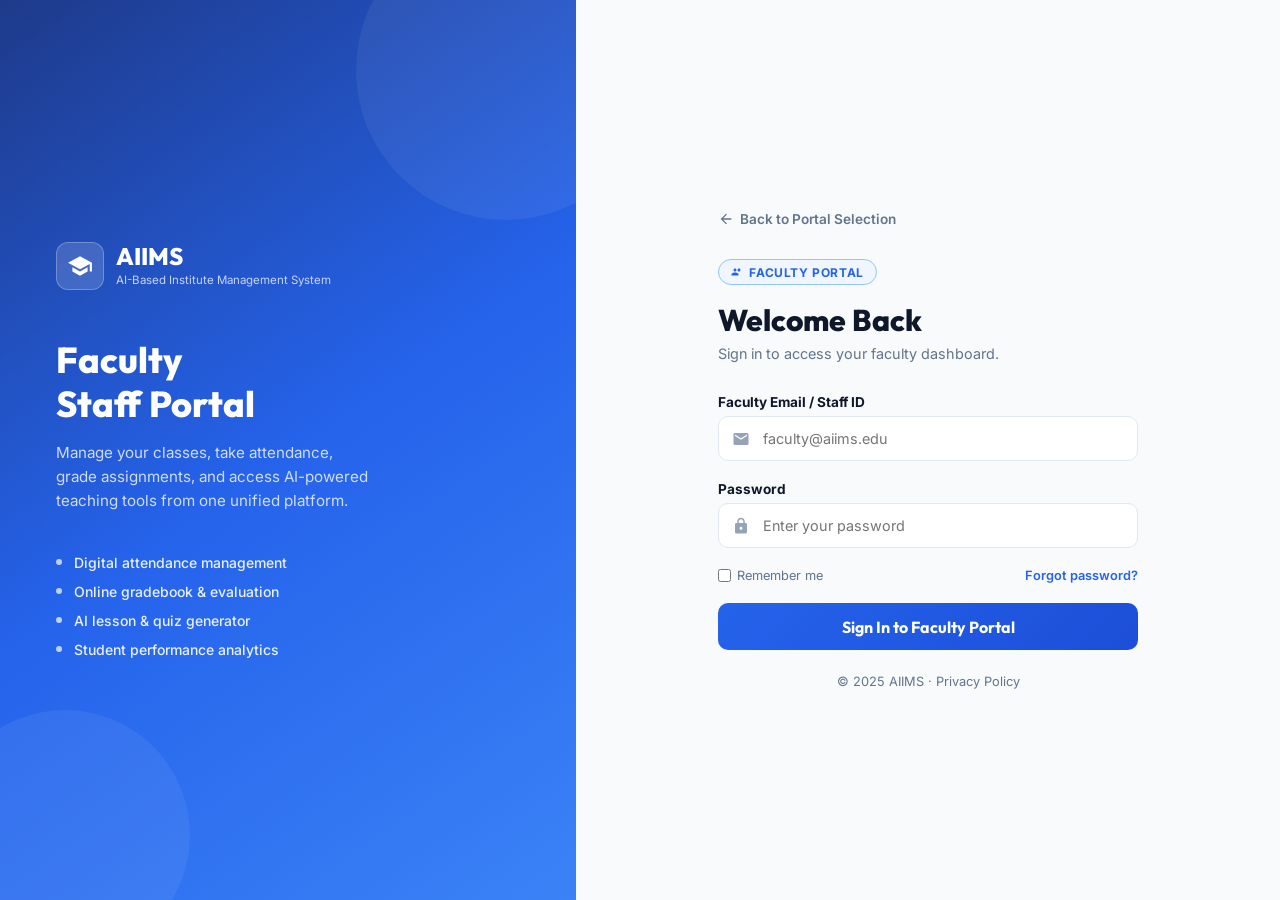
==== login-faculty.html @ ebc87e30 "Login Pages" ====
﻿<!DOCTYPE html>
<html lang="en">
<head>
  <meta charset="UTF-8">
  <meta name="viewport" content="width=device-width, initial-scale=1.0">
  <title>Faculty Sign In - AIIMS</title>
  <link rel="stylesheet" href="style.css">
  <link rel="stylesheet" href="login.css">
</head>
<body>
  <div class="login-wrapper">
    <div class="login-left theme-blue">
      <div class="left-content">
        <div class="left-logo">
          <div class="left-logo-icon">
            <svg xmlns="http://www.w3.org/2000/svg" viewBox="0 0 24 24" width="26" height="26" fill="white">
              <path d="M5 13.18v4L12 21l7-3.82v-4L12 17l-7-3.82zM12 3L1 9l11 6 9-4.91V17h2V9L12 3z"/>
            </svg>
          </div>
          <div class="left-logo-text">
            <span class="title">AIIMS</span>
            <span class="sub">AI-Based Institute Management System</span>
          </div>
        </div>
        <h2 class="left-heading">Faculty<br>Staff Portal</h2>
        <p class="left-desc">Manage your classes, take attendance, grade assignments, and access AI-powered teaching tools from one unified platform.</p>
        <div class="left-features">
          <div class="left-feature-item"><span class="left-feature-dot"></span> Digital attendance management</div>
          <div class="left-feature-item"><span class="left-feature-dot"></span> Online gradebook & evaluation</div>
          <div class="left-feature-item"><span class="left-feature-dot"></span> AI lesson & quiz generator</div>
          <div class="left-feature-item"><span class="left-feature-dot"></span> Student performance analytics</div>
        </div>
      </div>
    </div>

    <div class="login-right">
      <div class="login-form-container">
        <a href="index.html" class="back-link">
          <svg viewBox="0 0 24 24" width="16" height="16" fill="currentColor"><path d="M20 11H7.83l5.59-5.59L12 4l-8 8 8 8 1.41-1.41L7.83 13H20v-2z"/></svg>
          Back to Portal Selection
        </a>
        <div class="form-header">
          <span class="portal-badge blue">
            <svg viewBox="0 0 24 24" width="12" height="12" fill="currentColor"><path d="M16 11c1.66 0 2.99-1.34 2.99-3S17.66 5 16 5c-1.66 0-3 1.34-3 3s1.34 3 3 3zm-8 0c1.66 0 2.99-1.34 2.99-3S9.66 5 8 5C6.34 5 5 6.34 5 8s1.34 3 3 3zm0 2c-2.33 0-7 1.17-7 3.5V19h14v-2.5c0-2.33-4.67-3.5-7-3.5z"/></svg>
            Faculty Portal
          </span>
          <h1>Welcome Back</h1>
          <p>Sign in to access your faculty dashboard.</p>
        </div>
        <div class="error-msg" id="error-msg">Invalid credentials. Please try again.</div>
        <form class="login-form" onsubmit="handleLogin(event)">
          <div class="field-group">
            <label for="email">Faculty Email / Staff ID</label>
            <div class="field-input-wrap">
              <svg class="field-icon" viewBox="0 0 24 24" width="18" height="18" fill="currentColor"><path d="M20 4H4c-1.1 0-2 .9-2 2v12c0 1.1.9 2 2 2h16c1.1 0 2-.9 2-2V6c0-1.1-.9-2-2-2zm0 4l-8 5-8-5V6l8 5 8-5v2z"/></svg>
              <input type="text" id="email" class="field-input blue" placeholder="faculty@aiims.edu" required>
            </div>
          </div>
          <div class="field-group">
            <label for="password">Password</label>
            <div class="field-input-wrap">
              <svg class="field-icon" viewBox="0 0 24 24" width="18" height="18" fill="currentColor"><path d="M18 8h-1V6c0-2.76-2.24-5-5-5S7 3.24 7 6v2H6c-1.1 0-2 .9-2 2v10c0 1.1.9 2 2 2h12c1.1 0 2-.9 2-2V10c0-1.1-.9-2-2-2zm-6 9c-1.1 0-2-.9-2-2s.9-2 2-2 2 .9 2 2-.9 2-2 2zm3.1-9H8.9V6c0-1.71 1.39-3.1 3.1-3.1s3.1 1.39 3.1 3.1v2z"/></svg>
              <input type="password" id="password" class="field-input blue" placeholder="Enter your password" required>
            </div>
          </div>
          <div class="form-options">
            <label class="remember-label"><input type="checkbox" style="accent-color:#2563eb;"> Remember me</label>
            <a href="#" class="forgot-link blue">Forgot password?</a>
          </div>
          <button type="submit" class="btn-login blue">Sign In to Faculty Portal</button>
        </form>
        <div class="login-footer">&copy; 2025 AIIMS &middot; <a href="#" style="color:var(--text-muted);text-decoration:none;">Privacy Policy</a></div>
      </div>
    </div>
  </div>
  <script>
    function handleLogin(e) {
      e.preventDefault();
      const email = document.getElementById('email').value.trim();
      const password = document.getElementById('password').value.trim();
      if (email && password) { window.location.href = 'faculty.html'; }
      else { document.getElementById('error-msg').style.display = 'block'; }
    }
  </script>
</body>
</html>
---- style.css ----
@import url('https://fonts.googleapis.com/css2?family=Inter:wght@300;400;500;600;700&family=Outfit:wght@400;500;600;700;800&display=swap');

:root {
  /* Color Tokens */
  --admin-red: #dc2626;
  --admin-red-light: #fef2f2;
  --admin-red-border: #fca5a5;
  --admin-red-hover: #b91c1c;

  --faculty-blue: #2563eb;
  --faculty-blue-light: #eff6ff;
  --faculty-blue-border: #93c5fd;
  --faculty-blue-hover: #1d4ed8;

  --student-green: #10b981;
  --student-green-light: #ecfdf5;
  --student-green-border: #6ee7b7;
  --student-green-hover: #059669;

  --parent-orange: #d97706;
  --parent-orange-light: #fef3c7;
  --parent-orange-border: #fcd34d;
  --parent-orange-hover: #b45309;

  --bg-gray: #f8fafc;
  --text-dark: #0f172a;
  --text-muted: #64748b;
  --text-light: #94a3b8;
  --border-light: #e2e8f0;
  
  --shadow-sm: 0 1px 2px 0 rgb(0 0 0 / 0.05);
  --shadow-md: 0 4px 6px -1px rgb(0 0 0 / 0.1), 0 2px 4px -2px rgb(0 0 0 / 0.1);
  --shadow-lg: 0 10px 15px -3px rgb(0 0 0 / 0.1), 0 4px 6px -4px rgb(0 0 0 / 0.1);
  --shadow-xl: 0 20px 25px -5px rgb(0 0 0 / 0.1), 0 8px 10px -6px rgb(0 0 0 / 0.1);

  --transition-fast: 0.15s ease;
  --transition-normal: 0.25s cubic-bezier(0.4, 0, 0.2, 1);
  --transition-slow: 0.4s cubic-bezier(0.4, 0, 0.2, 1);
}

/* Base resets */
* {
  box-sizing: border-box;
  margin: 0;
  padding: 0;
}

body {
  font-family: 'Inter', sans-serif;
  background-color: var(--bg-gray);
  color: var(--text-dark);
  min-height: 100vh;
  display: flex;
  flex-direction: column;
  overflow-x: hidden;
  -webkit-font-smoothing: antialiased;
}

h1, h2, h3, h4, h5, h6 {
  font-family: 'Outfit', sans-serif;
  font-weight: 700;
}

/* Animations */
@keyframes fadeInUp {
  from {
    opacity: 0;
    transform: translateY(20px);
  }
  to {
    opacity: 1;
    transform: translateY(0);
  }
}

@keyframes fadeIn {
  from {
    opacity: 0;
  }
  to {
    opacity: 1;
  }
}

@keyframes float {
  0%, 100% {
    transform: translateY(0);
  }
  50% {
    transform: translateY(-5px);
  }
}

@keyframes pulse-soft {
  0%, 100% {
    opacity: 1;
  }
  50% {
    opacity: 0.5;
  }
}

.animate-fade-in {
  animation: fadeIn 0.8s ease forwards;
}

.animate-fade-in-up {
  animation: fadeInUp 0.8s cubic-bezier(0.16, 1, 0.3, 1) forwards;
}

/* --- LANDING PAGE STYLING --- */

/* Header */
.landing-header {
  display: flex;
  justify-content: space-between;
  align-items: center;
  padding: 1.5rem 5rem;
  background-color: #ffffff;
  border-bottom: 1px solid var(--border-light);
  z-index: 10;
}

.brand-container {
  display: flex;
  align-items: center;
  gap: 0.85rem;
  text-decoration: none;
}

.brand-icon {
  width: 44px;
  height: 44px;
  background-color: var(--admin-red);
  border-radius: 10px;
  display: flex;
  align-items: center;
  justify-content: center;
  color: white;
  box-shadow: 0 4px 10px rgba(220, 38, 38, 0.2);
}

.brand-text-wrapper {
  display: flex;
  flex-direction: column;
}

.brand-title {
  font-size: 1.4rem;
  font-weight: 800;
  color: var(--text-dark);
  letter-spacing: -0.025em;
  line-height: 1.1;
}

.brand-subtitle {
  font-size: 0.75rem;
  color: var(--text-muted);
  font-weight: 500;
}

.header-meta {
  display: flex;
  align-items: center;
  gap: 1.5rem;
}

.academic-year {
  font-size: 0.875rem;
  font-weight: 600;
  color: var(--text-muted);
}

.system-status {
  display: flex;
  align-items: center;
  gap: 0.5rem;
  background-color: var(--student-green-light);
  border: 1px solid var(--student-green-border);
  color: var(--student-green-hover);
  padding: 0.35rem 0.85rem;
  border-radius: 9999px;
  font-size: 0.75rem;
  font-weight: 700;
  letter-spacing: 0.05em;
  text-transform: uppercase;
}

.status-dot {
  width: 8px;
  height: 8px;
  background-color: var(--student-green);
  border-radius: 50%;
  animation: pulse-soft 2s infinite;
}

/* Hero Section */
.hero-section {
  text-align: center;
  padding: 5rem 2rem 3rem;
  max-width: 800px;
  margin: 0 auto;
}

.ai-badge {
  display: inline-flex;
  align-items: center;
  gap: 0.5rem;
  background-color: #fff1f2;
  border: 1px solid #ffe4e6;
  color: #e11d48;
  padding: 0.4rem 1rem;
  border-radius: 9999px;
  font-size: 0.8rem;
  font-weight: 700;
  text-transform: uppercase;
  letter-spacing: 0.05em;
  margin-bottom: 1.5rem;
  box-shadow: var(--shadow-sm);
}

.hero-title {
  font-size: 3.5rem;
  color: var(--text-dark);
  line-height: 1.15;
  margin-bottom: 1rem;
  letter-spacing: -0.03em;
}

.hero-title span {
  color: var(--admin-red);
}

.hero-subtitle {
  font-size: 1.125rem;
  color: var(--text-muted);
  line-height: 1.6;
  max-width: 600px;
  margin: 0 auto;
}

/* Portals Grid */
.portals-grid {
  display: grid;
  grid-template-columns: repeat(4, 1fr);
  gap: 2rem;
  max-width: 1280px;
  margin: 0 auto;
  padding: 1rem 2rem 5rem;
  width: 100%;
}

/* Card Styling */
.portal-card {
  background-color: #ffffff;
  border-radius: 16px;
  overflow: hidden;
  box-shadow: var(--shadow-md);
  border: 1px solid var(--border-light);
  display: flex;
  flex-direction: column;
  text-decoration: none;
  transition: transform var(--transition-normal), box-shadow var(--transition-normal), border-color var(--transition-normal);
  position: relative;
}

.portal-card:hover {
  transform: translateY(-8px);
  box-shadow: var(--shadow-xl);
}

/* Theme variations for Card Header */
.card-header {
  padding: 2.25rem 1.75rem;
  display: flex;
  flex-direction: column;
  gap: 1rem;
  position: relative;
  overflow: hidden;
}

.card-header::after {
  content: '';
  position: absolute;
  top: -50%;
  right: -30%;
  width: 150px;
  height: 150px;
  border-radius: 50%;
  background: rgba(255, 255, 255, 0.08);
  pointer-events: none;
}

.portal-card.theme-admin .card-header {
  background: linear-gradient(135deg, var(--admin-red), #b91c1c);
  color: white;
}
.portal-card.theme-faculty .card-header {
  background: linear-gradient(135deg, var(--faculty-blue), #1d4ed8);
  color: white;
}
.portal-card.theme-student .card-header {
  background: linear-gradient(135deg, var(--student-green), #059669);
  color: white;
}
.portal-card.theme-parent .card-header {
  background: linear-gradient(135deg, var(--parent-orange), #b45309);
  color: white;
}

/* Card Icons */
.card-icon-container {
  width: 48px;
  height: 48px;
  background-color: rgba(255, 255, 255, 0.15);
  backdrop-filter: blur(8px);
  border-radius: 12px;
  display: flex;
  align-items: center;
  justify-content: center;
  color: white;
  border: 1px solid rgba(255, 255, 255, 0.25);
}

.card-icon-container svg {
  width: 24px;
  height: 24px;
  fill: currentColor;
}

/* Card Badges */
.card-role-badge {
  align-self: flex-start;
  font-size: 0.725rem;
  font-weight: 700;
  text-transform: uppercase;
  letter-spacing: 0.06em;
  padding: 0.25rem 0.65rem;
  border-radius: 9999px;
  background-color: rgba(255, 255, 255, 0.2);
  border: 1px solid rgba(255, 255, 255, 0.3);
  color: white;
}

.portal-title {
  font-size: 1.5rem;
  font-weight: 700;
  letter-spacing: -0.01em;
}

/* Card Body */
.card-body {
  padding: 1.75rem;
  background-color: white;
  display: flex;
  flex-direction: column;
  justify-content: space-between;
  flex-grow: 1;
  gap: 1.5rem;
}

.portal-description {
  font-size: 0.925rem;
  color: var(--text-muted);
  line-height: 1.5;
}

/* Action Link */
.card-action-link {
  display: flex;
  align-items: center;
  gap: 0.5rem;
  font-weight: 700;
  font-size: 0.9rem;
  transition: gap var(--transition-fast);
}

.portal-card.theme-admin .card-action-link { color: var(--admin-red); }
.portal-card.theme-faculty .card-action-link { color: var(--faculty-blue); }
.portal-card.theme-student .card-action-link { color: var(--student-green); }
.portal-card.theme-parent .card-action-link { color: var(--parent-orange); }

.portal-card:hover .card-action-link {
  gap: 0.75rem;
}

/* Hover border highlight */
.portal-card.theme-admin:hover { border-color: var(--admin-red-border); }
.portal-card.theme-faculty:hover { border-color: var(--faculty-blue-border); }
.portal-card.theme-student:hover { border-color: var(--student-green-border); }
.portal-card.theme-parent:hover { border-color: var(--parent-orange-border); }

/* Footer */
.landing-footer {
  margin-top: auto;
  background-color: white;
  border-top: 1px solid var(--border-light);
  padding: 2rem;
  text-align: center;
}

.footer-content {
  font-size: 0.85rem;
  color: var(--text-muted);
  max-width: 1200px;
  margin: 0 auto;
  display: flex;
  justify-content: center;
  align-items: center;
  gap: 0.5rem;
}

.footer-separator {
  color: var(--border-light);
  margin: 0 0.5rem;
}

.footer-link {
  color: var(--text-muted);
  text-decoration: none;
  transition: color var(--transition-fast);
}

.footer-link:hover {
  color: var(--text-dark);
}


/* --- DASHBOARD PORTAL STRUCTURE --- */
.dashboard-wrapper {
  display: flex;
  height: 100vh;
  width: 100vw;
  overflow: hidden;
  background-color: var(--bg-gray);
}

/* Sidebar */
.sidebar {
  width: 260px;
  background-color: #ffffff;
  border-right: 1px solid var(--border-light);
  display: flex;
  flex-direction: column;
  flex-shrink: 0;
  transition: transform var(--transition-normal);
  z-index: 100;
}

.sidebar-header {
  padding: 1.5rem;
  border-bottom: 1px solid var(--border-light);
}

.sidebar-nav {
  padding: 1.5rem 1rem;
  display: flex;
  flex-direction: column;
  gap: 0.35rem;
  flex-grow: 1;
  overflow-y: auto;
}

.sidebar-nav-item {
  display: flex;
  align-items: center;
  gap: 0.85rem;
  padding: 0.75rem 1rem;
  border-radius: 10px;
  text-decoration: none;
  font-size: 0.9rem;
  font-weight: 600;
  color: var(--text-muted);
  transition: all var(--transition-fast);
}

.sidebar-nav-item svg {
  width: 20px;
  height: 20px;
  fill: currentColor;
}

/* Sidebar Role Theme styling */
.theme-admin-portal .sidebar-nav-item:hover,
.theme-admin-portal .sidebar-nav-item.active {
  background-color: var(--admin-red-light);
  color: var(--admin-red-hover);
}

.theme-faculty-portal .sidebar-nav-item:hover,
.theme-faculty-portal .sidebar-nav-item.active {
  background-color: var(--faculty-blue-light);
  color: var(--faculty-blue-hover);
}

.theme-student-portal .sidebar-nav-item:hover,
.theme-student-portal .sidebar-nav-item.active {
  background-color: var(--student-green-light);
  color: var(--student-green-hover);
}

.theme-parent-portal .sidebar-nav-item:hover,
.theme-parent-portal .sidebar-nav-item.active {
  background-color: var(--parent-orange-light);
  color: var(--parent-orange-hover);
}

.sidebar-footer {
  padding: 1.25rem 1.5rem;
  border-top: 1px solid var(--border-light);
}

.user-profile-widget {
  display: flex;
  align-items: center;
  gap: 0.75rem;
}

.user-avatar {
  width: 40px;
  height: 40px;
  border-radius: 50%;
  background-color: var(--border-light);
  display: flex;
  align-items: center;
  justify-content: center;
  font-weight: 700;
  color: var(--text-dark);
}

.theme-admin-portal .user-avatar { background-color: var(--admin-red-light); color: var(--admin-red); }
.theme-faculty-portal .user-avatar { background-color: var(--faculty-blue-light); color: var(--faculty-blue); }
.theme-student-portal .user-avatar { background-color: var(--student-green-light); color: var(--student-green); }
.theme-parent-portal .user-avatar { background-color: var(--parent-orange-light); color: var(--parent-orange); }

.user-info {
  display: flex;
  flex-direction: column;
}

.user-name {
  font-size: 0.85rem;
  font-weight: 700;
}

.user-role {
  font-size: 0.75rem;
  color: var(--text-muted);
}

/* Dashboard Main Panel */
.main-panel {
  display: flex;
  flex-direction: column;
  flex-grow: 1;
  overflow: hidden;
}

.dashboard-header {
  height: 70px;
  background-color: #ffffff;
  border-bottom: 1px solid var(--border-light);
  display: flex;
  align-items: center;
  justify-content: space-between;
  padding: 0 2rem;
  flex-shrink: 0;
}

.page-title {
  font-size: 1.25rem;
  font-weight: 700;
}

.header-actions {
  display: flex;
  align-items: center;
  gap: 1.25rem;
}

.notification-bell {
  width: 38px;
  height: 38px;
  border-radius: 10px;
  background-color: var(--bg-gray);
  display: flex;
  align-items: center;
  justify-content: center;
  color: var(--text-muted);
  cursor: pointer;
  position: relative;
  transition: background-color var(--transition-fast);
}

.notification-bell:hover {
  background-color: var(--border-light);
}

.notification-badge {
  width: 8px;
  height: 8px;
  background-color: var(--admin-red);
  border-radius: 50%;
  position: absolute;
  top: 10px;
  right: 10px;
}

.btn-logout {
  padding: 0.5rem 1rem;
  border-radius: 8px;
  font-size: 0.85rem;
  font-weight: 700;
  text-decoration: none;
  color: var(--text-muted);
  background-color: var(--bg-gray);
  border: 1px solid var(--border-light);
  display: flex;
  align-items: center;
  gap: 0.5rem;
  transition: all var(--transition-fast);
}

.btn-logout:hover {
  color: var(--text-dark);
  background-color: var(--border-light);
}

/* Dashboard Scrollable Canvas */
.canvas {
  flex-grow: 1;
  padding: 2rem;
  overflow-y: auto;
  display: flex;
  flex-direction: column;
  gap: 2rem;
}

/* Info Banner */
.info-banner {
  background: linear-gradient(135deg, #1e293b, #0f172a);
  color: white;
  padding: 1.75rem 2rem;
  border-radius: 16px;
  display: flex;
  justify-content: space-between;
  align-items: center;
  box-shadow: var(--shadow-lg);
  position: relative;
  overflow: hidden;
}

.info-banner-bg-shape {
  position: absolute;
  right: -5%;
  bottom: -50%;
  width: 250px;
  height: 250px;
  background: radial-gradient(circle, rgba(255,255,255,0.06) 0%, rgba(255,255,255,0) 70%);
  pointer-events: none;
}

.info-banner-text h2 {
  font-size: 1.5rem;
  margin-bottom: 0.35rem;
}

.info-banner-text p {
  font-size: 0.9rem;
  color: var(--text-light);
}

/* Stats Cards Grid */
.stats-grid {
  display: grid;
  grid-template-columns: repeat(4, 1fr);
  gap: 1.5rem;
}

.stat-card {
  background-color: white;
  padding: 1.5rem;
  border-radius: 14px;
  border: 1px solid var(--border-light);
  box-shadow: var(--shadow-sm);
  display: flex;
  align-items: center;
  justify-content: space-between;
}

.stat-info {
  display: flex;
  flex-direction: column;
}

.stat-label {
  font-size: 0.85rem;
  color: var(--text-muted);
  font-weight: 500;
  margin-bottom: 0.35rem;
}

.stat-value {
  font-size: 1.75rem;
  font-weight: 800;
}

.stat-change {
  font-size: 0.75rem;
  font-weight: 700;
  margin-top: 0.25rem;
  display: flex;
  align-items: center;
  gap: 0.25rem;
}

.stat-change.positive { color: var(--student-green); }
.stat-change.negative { color: var(--admin-red); }

.stat-icon-wrapper {
  width: 48px;
  height: 48px;
  border-radius: 12px;
  display: flex;
  align-items: center;
  justify-content: center;
}

.theme-admin-portal .stat-icon-wrapper { background-color: var(--admin-red-light); color: var(--admin-red); }
.theme-faculty-portal .stat-icon-wrapper { background-color: var(--faculty-blue-light); color: var(--faculty-blue); }
.theme-student-portal .stat-icon-wrapper { background-color: var(--student-green-light); color: var(--student-green); }
.theme-parent-portal .stat-icon-wrapper { background-color: var(--parent-orange-light); color: var(--parent-orange); }

.stat-icon-wrapper svg {
  width: 24px;
  height: 24px;
  fill: currentColor;
}

/* Two Column Layout */
.dashboard-columns {
  display: grid;
  grid-template-columns: 2fr 1fr;
  gap: 1.5rem;
}

.dashboard-card {
  background-color: white;
  border-radius: 14px;
  border: 1px solid var(--border-light);
  box-shadow: var(--shadow-sm);
  display: flex;
  flex-direction: column;
}

.dashboard-card-header {
  padding: 1.25rem 1.5rem;
  border-bottom: 1px solid var(--border-light);
  display: flex;
  justify-content: space-between;
  align-items: center;
}

.dashboard-card-title {
  font-size: 1.05rem;
  font-weight: 700;
  display: flex;
  align-items: center;
  gap: 0.5rem;
}

.dashboard-card-body {
  padding: 1.5rem;
  flex-grow: 1;
}

/* Interactive Table styling */
.table-responsive {
  width: 100%;
  overflow-x: auto;
}

.custom-table {
  width: 100%;
  border-collapse: collapse;
  text-align: left;
  font-size: 0.875rem;
}

.custom-table th {
  padding: 0.85rem 1rem;
  background-color: var(--bg-gray);
  color: var(--text-muted);
  font-weight: 600;
  border-bottom: 1px solid var(--border-light);
}

.custom-table td {
  padding: 1rem;
  border-bottom: 1px solid var(--border-light);
  vertical-align: middle;
}

.custom-table tbody tr:hover {
  background-color: #fafbfc;
}

.role-badge {
  display: inline-block;
  padding: 0.25rem 0.5rem;
  border-radius: 6px;
  font-size: 0.7rem;
  font-weight: 700;
  text-transform: uppercase;
}

.role-badge.admin { background-color: var(--admin-red-light); color: var(--admin-red); }
.role-badge.faculty { background-color: var(--faculty-blue-light); color: var(--faculty-blue); }
.role-badge.student { background-color: var(--student-green-light); color: var(--student-green); }
.role-badge.parent { background-color: var(--parent-orange-light); color: var(--parent-orange); }

.status-badge {
  display: inline-flex;
  align-items: center;
  gap: 0.25rem;
  font-weight: 600;
  font-size: 0.8rem;
}

.status-badge.active { color: var(--student-green); }
.status-badge.inactive { color: var(--text-light); }

.table-actions {
  display: flex;
  gap: 0.5rem;
}

.btn-icon {
  width: 32px;
  height: 32px;
  border-radius: 6px;
  border: 1px solid var(--border-light);
  background-color: white;
  display: flex;
  align-items: center;
  justify-content: center;
  color: var(--text-muted);
  cursor: pointer;
  transition: all var(--transition-fast);
}

.btn-icon:hover {
  background-color: var(--bg-gray);
  color: var(--text-dark);
}

/* AI Widget (Floating/Chat design) */
.ai-widget {
  display: flex;
  flex-direction: column;
  height: 480px;
}

.ai-messages {
  flex-grow: 1;
  overflow-y: auto;
  padding: 1rem;
  background-color: #fcfdfe;
  border: 1px solid var(--border-light);
  border-radius: 10px;
  margin-bottom: 1rem;
  display: flex;
  flex-direction: column;
  gap: 0.85rem;
}

.ai-message {
  max-width: 85%;
  padding: 0.75rem 1rem;
  border-radius: 12px;
  font-size: 0.85rem;
  line-height: 1.4;
}

.ai-message.system {
  background-color: var(--bg-gray);
  color: var(--text-dark);
  align-self: flex-start;
  border-bottom-left-radius: 2px;
  border: 1px solid var(--border-light);
}

.ai-message.user {
  background-color: var(--faculty-blue);
  color: white;
  align-self: flex-end;
  border-bottom-right-radius: 2px;
}

.theme-admin-portal .ai-message.user { background-color: var(--admin-red); }
.theme-faculty-portal .ai-message.user { background-color: var(--faculty-blue); }
.theme-student-portal .ai-message.user { background-color: var(--student-green); }
.theme-parent-portal .ai-message.user { background-color: var(--parent-orange); }

.ai-input-group {
  display: flex;
  gap: 0.5rem;
}

.ai-input {
  flex-grow: 1;
  padding: 0.75rem 1rem;
  border-radius: 8px;
  border: 1px solid var(--border-light);
  font-family: inherit;
  font-size: 0.875rem;
}

.ai-input:focus {
  outline: none;
  border-color: var(--text-muted);
}

.btn-ai-send {
  padding: 0.5rem 1.25rem;
  border-radius: 8px;
  color: white;
  font-weight: 700;
  border: none;
  cursor: pointer;
  transition: filter var(--transition-fast);
}

.theme-admin-portal .btn-ai-send { background-color: var(--admin-red); }
.theme-faculty-portal .btn-ai-send { background-color: var(--faculty-blue); }
.theme-student-portal .btn-ai-send { background-color: var(--student-green); }
.theme-parent-portal .btn-ai-send { background-color: var(--parent-orange); }

.btn-ai-send:hover {
  filter: brightness(0.9);
}

/* Quick Prompts Container */
.quick-prompts {
  display: flex;
  flex-wrap: wrap;
  gap: 0.5rem;
  margin-top: 0.75rem;
}

.quick-prompt-btn {
  padding: 0.35rem 0.75rem;
  border-radius: 9999px;
  border: 1px solid var(--border-light);
  background-color: white;
  font-size: 0.75rem;
  font-weight: 600;
  color: var(--text-muted);
  cursor: pointer;
  transition: all var(--transition-fast);
}

.theme-admin-portal .quick-prompt-btn:hover { border-color: var(--admin-red-border); color: var(--admin-red); }
.theme-faculty-portal .quick-prompt-btn:hover { border-color: var(--faculty-blue-border); color: var(--faculty-blue); }
.theme-student-portal .quick-prompt-btn:hover { border-color: var(--student-green-border); color: var(--student-green); }
.theme-parent-portal .quick-prompt-btn:hover { border-color: var(--parent-orange-border); color: var(--parent-orange); }


/* Common Dashboard Components */
.card-header-actions {
  display: flex;
  gap: 0.5rem;
}

.btn-primary {
  padding: 0.5rem 1rem;
  border-radius: 8px;
  border: none;
  color: white;
  font-size: 0.85rem;
  font-weight: 700;
  cursor: pointer;
  display: flex;
  align-items: center;
  gap: 0.35rem;
  transition: filter var(--transition-fast);
}

.theme-admin-portal .btn-primary { background-color: var(--admin-red); }
.theme-faculty-portal .btn-primary { background-color: var(--faculty-blue); }
.theme-student-portal .btn-primary { background-color: var(--student-green); }
.theme-parent-portal .btn-primary { background-color: var(--parent-orange); }

.btn-primary:hover {
  filter: brightness(0.9);
}

/* Modal Styling */
.modal-overlay {
  position: fixed;
  top: 0;
  left: 0;
  right: 0;
  bottom: 0;
  background-color: rgba(15, 23, 42, 0.4);
  backdrop-filter: blur(4px);
  display: none;
  align-items: center;
  justify-content: center;
  z-index: 999;
}

.modal-container {
  background-color: white;
  border-radius: 14px;
  width: 100%;
  max-width: 500px;
  box-shadow: var(--shadow-xl);
  overflow: hidden;
  animation: fadeInUp 0.3s cubic-bezier(0.16, 1, 0.3, 1);
}

.modal-header {
  padding: 1.25rem 1.5rem;
  border-bottom: 1px solid var(--border-light);
  display: flex;
  justify-content: space-between;
  align-items: center;
}

.modal-body {
  padding: 1.5rem;
}

.modal-footer {
  padding: 1.25rem 1.5rem;
  border-top: 1px solid var(--border-light);
  display: flex;
  justify-content: flex-end;
  gap: 0.75rem;
}

.form-group {
  margin-bottom: 1.25rem;
}

.form-group label {
  display: block;
  font-size: 0.85rem;
  font-weight: 700;
  margin-bottom: 0.5rem;
  color: var(--text-dark);
}

.form-control {
  width: 100%;
  padding: 0.65rem 0.85rem;
  border-radius: 8px;
  border: 1px solid var(--border-light);
  font-family: inherit;
  font-size: 0.9rem;
}

.form-control:focus {
  outline: none;
  border-color: var(--text-muted);
}

.btn-secondary {
  padding: 0.5rem 1rem;
  border-radius: 8px;
  border: 1px solid var(--border-light);
  background-color: white;
  color: var(--text-muted);
  font-size: 0.85rem;
  font-weight: 700;
  cursor: pointer;
  transition: all var(--transition-fast);
}

.btn-secondary:hover {
  background-color: var(--bg-gray);
  color: var(--text-dark);
}

/* Responsive queries */
@media (max-width: 1200px) {
  .portals-grid {
    grid-template-columns: repeat(2, 1fr);
  }
  .stats-grid {
    grid-template-columns: repeat(2, 1fr);
  }
}

@media (max-width: 992px) {
  .dashboard-columns {
    grid-template-columns: 1fr;
  }
}

@media (max-width: 768px) {
  .landing-header {
    padding: 1rem 2rem;
  }
  .hero-section {
    padding: 3rem 1.5rem 2rem;
  }
  .hero-title {
    font-size: 2.5rem;
  }
  .portals-grid {
    grid-template-columns: 1fr;
    gap: 1.5rem;
    padding-bottom: 3rem;
  }
  .sidebar {
    transform: translateX(-100%);
    position: fixed;
    height: 100%;
  }
  .sidebar.open {
    transform: translateX(0);
  }
  .stats-grid {
    grid-template-columns: 1fr;
  }
}
---- login.css ----
@import url('https://fonts.googleapis.com/css2?family=Inter:wght@300;400;500;600;700&family=Outfit:wght@400;500;600;700;800&display=swap');

* { box-sizing: border-box; margin: 0; padding: 0; }

body {
  font-family: 'Inter', sans-serif;
  -webkit-font-smoothing: antialiased;
}

.login-wrapper {
  display: flex;
  width: 100%;
  min-height: 100vh;
}

/* LEFT PANEL */
.login-left {
  width: 45%;
  display: flex;
  flex-direction: column;
  justify-content: center;
  align-items: flex-start;
  padding: 3.5rem;
  position: relative;
  overflow: hidden;
}

.login-left.theme-red   { background: linear-gradient(145deg, #991b1b, #dc2626, #ef4444); }
.login-left.theme-blue  { background: linear-gradient(145deg, #1e3a8a, #2563eb, #3b82f6); }
.login-left.theme-green { background: linear-gradient(145deg, #065f46, #10b981, #34d399); }
.login-left.theme-amber { background: linear-gradient(145deg, #78350f, #d97706, #f59e0b); }

.login-left::before {
  content: '';
  position: absolute;
  top: -80px; right: -80px;
  width: 300px; height: 300px;
  background: rgba(255,255,255,0.06);
  border-radius: 50%;
}
.login-left::after {
  content: '';
  position: absolute;
  bottom: -60px; left: -60px;
  width: 250px; height: 250px;
  background: rgba(255,255,255,0.06);
  border-radius: 50%;
}

.left-content { position: relative; z-index: 1; }

.left-logo {
  display: flex;
  align-items: center;
  gap: 0.75rem;
  margin-bottom: 3rem;
  text-decoration: none;
}

.left-logo-icon {
  width: 48px; height: 48px;
  background: rgba(255,255,255,0.15);
  border-radius: 12px;
  display: flex;
  align-items: center;
  justify-content: center;
  border: 1px solid rgba(255,255,255,0.25);
}

.left-logo-text { color: white; }
.left-logo-text .title {
  font-family: 'Outfit', sans-serif;
  font-size: 1.5rem; font-weight: 800;
  display: block; line-height: 1;
}
.left-logo-text .sub {
  font-size: 0.72rem; opacity: 0.75;
  line-height: 1.3;
}

.left-heading {
  font-family: 'Outfit', sans-serif;
  font-size: 2.25rem; font-weight: 800;
  color: white; line-height: 1.2;
  margin-bottom: 1rem;
}

.left-desc {
  font-size: 0.95rem;
  color: rgba(255,255,255,0.78);
  line-height: 1.6;
  max-width: 320px;
  margin-bottom: 2.5rem;
}

.left-features { display: flex; flex-direction: column; gap: 0.75rem; }

.left-feature-item {
  display: flex; align-items: center; gap: 0.75rem;
  color: rgba(255,255,255,0.9);
  font-size: 0.875rem; font-weight: 500;
}

.left-feature-dot {
  width: 6px; height: 6px;
  background: rgba(255,255,255,0.7);
  border-radius: 50%;
  flex-shrink: 0;
}

/* RIGHT PANEL */
.login-right {
  flex: 1;
  display: flex;
  align-items: center;
  justify-content: center;
  padding: 3rem 2rem;
  background: #f8fafc;
}

.login-form-container {
  width: 100%;
  max-width: 420px;
}

.back-link {
  display: inline-flex; align-items: center; gap: 0.4rem;
  font-size: 0.85rem; font-weight: 600;
  color: #64748b;
  text-decoration: none;
  margin-bottom: 2rem;
  transition: color 0.15s;
}
.back-link:hover { color: #0f172a; }

.form-header { margin-bottom: 2rem; }

.portal-badge {
  display: inline-flex; align-items: center; gap: 0.4rem;
  padding: 0.3rem 0.75rem;
  border-radius: 9999px;
  font-size: 0.75rem; font-weight: 700;
  text-transform: uppercase; letter-spacing: 0.05em;
  margin-bottom: 1rem;
}
.portal-badge.red   { background:#fef2f2; border:1px solid #fca5a5; color:#dc2626; }
.portal-badge.blue  { background:#eff6ff; border:1px solid #93c5fd; color:#2563eb; }
.portal-badge.green { background:#ecfdf5; border:1px solid #6ee7b7; color:#059669; }
.portal-badge.amber { background:#fef3c7; border:1px solid #fcd34d; color:#d97706; }

.form-header h1 {
  font-family: 'Outfit', sans-serif;
  font-size: 1.875rem; font-weight: 800;
  color: #0f172a; margin-bottom: 0.35rem;
}
.form-header p { font-size: 0.9rem; color: #64748b; }

.login-form { display: flex; flex-direction: column; gap: 1.25rem; }

.field-group { display: flex; flex-direction: column; gap: 0.4rem; }
.field-group label { font-size: 0.85rem; font-weight: 700; color: #0f172a; }

.field-input-wrap { position: relative; }
.field-icon {
  position: absolute; left: 0.85rem; top: 50%;
  transform: translateY(-50%); color: #94a3b8; pointer-events: none;
}

.field-input {
  width: 100%;
  padding: 0.8rem 1rem 0.8rem 2.75rem;
  border-radius: 10px;
  border: 1.5px solid #e2e8f0;
  font-family: 'Inter', sans-serif; font-size: 0.9rem;
  color: #0f172a; background: white;
  transition: border-color 0.2s, box-shadow 0.2s;
}
.field-input.red:focus   { outline:none; border-color:#dc2626; box-shadow:0 0 0 3px rgba(220,38,38,.12); }
.field-input.blue:focus  { outline:none; border-color:#2563eb; box-shadow:0 0 0 3px rgba(37,99,235,.12); }
.field-input.green:focus { outline:none; border-color:#10b981; box-shadow:0 0 0 3px rgba(16,185,129,.12); }
.field-input.amber:focus { outline:none; border-color:#d97706; box-shadow:0 0 0 3px rgba(217,119,6,.12); }

.form-options {
  display: flex;
  justify-content: space-between;
  align-items: center;
  font-size: 0.8rem;
}
.remember-label { display:flex; align-items:center; gap:0.4rem; color:#64748b; cursor:pointer; }

.forgot-link { text-decoration: none; font-weight: 600; }
.forgot-link.red   { color: #dc2626; }
.forgot-link.blue  { color: #2563eb; }
.forgot-link.green { color: #10b981; }
.forgot-link.amber { color: #d97706; }
.forgot-link:hover { text-decoration: underline; }

.btn-login {
  width: 100%; padding: 0.85rem;
  color: white; border: none;
  border-radius: 10px;
  font-family: 'Outfit', sans-serif; font-size: 1rem; font-weight: 700;
  cursor: pointer;
  transition: filter 0.2s, transform 0.1s;
}
.btn-login.red   { background: linear-gradient(135deg, #dc2626, #b91c1c); }
.btn-login.blue  { background: linear-gradient(135deg, #2563eb, #1d4ed8); }
.btn-login.green { background: linear-gradient(135deg, #10b981, #059669); }
.btn-login.amber { background: linear-gradient(135deg, #d97706, #b45309); }
.btn-login:hover { filter: brightness(1.1); }
.btn-login:active { transform: scale(0.99); }

.login-footer {
  margin-top: 1.5rem;
  text-align: center;
  font-size: 0.8rem;
  color: #64748b;
}

.error-msg {
  border-radius: 8px;
  padding: 0.75rem 1rem;
  font-size: 0.85rem; font-weight: 600;
  display: none; margin-bottom: 0.5rem;
}
.error-msg.red   { background:#fef2f2; border:1px solid #fca5a5; color:#dc2626; }
.error-msg.blue  { background:#eff6ff; border:1px solid #93c5fd; color:#1d4ed8; }
.error-msg.green { background:#ecfdf5; border:1px solid #6ee7b7; color:#059669; }
.error-msg.amber { background:#fef3c7; border:1px solid #fcd34d; color:#d97706; }

@media (max-width: 768px) {
  .login-left { display: none; }
  .login-right { padding: 2rem 1.5rem; }
}
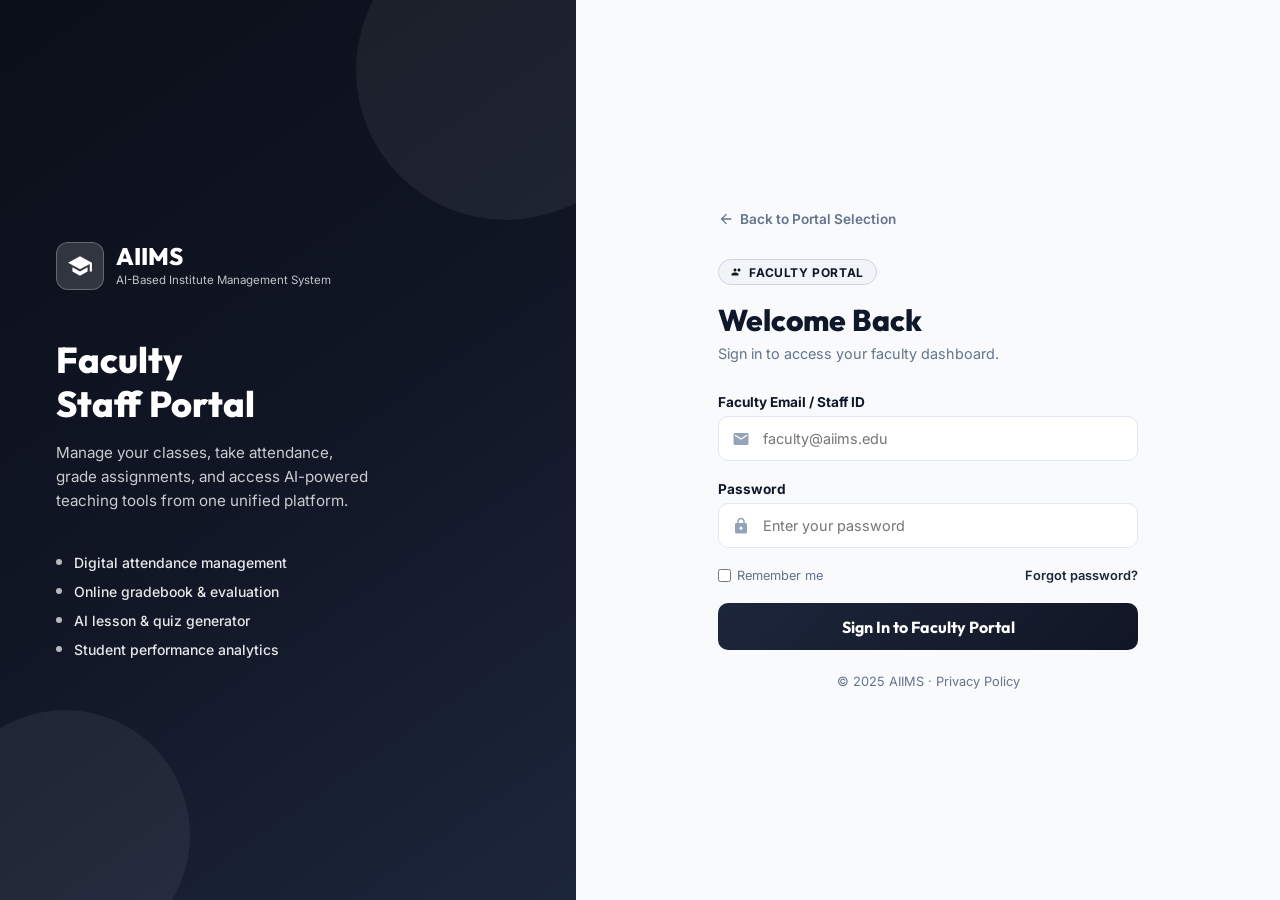
==== commit 3dde3158: "Update portal and login/signup screen" ====
--- a/login-faculty.html
+++ b/login-faculty.html
@@ -1,4 +1,4 @@
-﻿<!DOCTYPE html>
+<!DOCTYPE html>
 <html lang="en">
 <head>
   <meta charset="UTF-8">
@@ -64,7 +64,7 @@
             </div>
           </div>
           <div class="form-options">
-            <label class="remember-label"><input type="checkbox" style="accent-color:#2563eb;"> Remember me</label>
+            <label class="remember-label"><input type="checkbox" style="accent-color:#111625;"> Remember me</label>
             <a href="#" class="forgot-link blue">Forgot password?</a>
           </div>
           <button type="submit" class="btn-login blue">Sign In to Faculty Portal</button>
--- a/style.css
+++ b/style.css
@@ -2,10 +2,10 @@
 
 :root {
   /* Color Tokens */
-  --admin-red: #dc2626;
-  --admin-red-light: #fef2f2;
-  --admin-red-border: #fca5a5;
-  --admin-red-hover: #b91c1c;
+  --admin-red: #4f46e5; /* Deep Indigo */
+  --admin-red-light: #e0e7ff;
+  --admin-red-border: #a5b4fc;
+  --admin-red-hover: #4338ca;
 
   --faculty-blue: #2563eb;
   --faculty-blue-light: #eff6ff;
@@ -1126,3 +1126,68 @@
     grid-template-columns: 1fr;
   }
 }
+
+/* Hidden Side Menu */
+.hidden-side-menu {
+  position: fixed;
+  top: 0;
+  right: -320px;
+  width: 320px;
+  height: 100vh;
+  background-color: white;
+  box-shadow: -5px 0 25px rgba(0,0,0,0.1);
+  transition: right 0.3s cubic-bezier(0.4, 0, 0.2, 1);
+  z-index: 1000;
+  display: flex;
+  flex-direction: column;
+}
+
+.hidden-side-menu.open {
+  right: 0;
+}
+
+.hidden-menu-header {
+  padding: 1.5rem;
+  border-bottom: 1px solid var(--border-light);
+  display: flex;
+  justify-content: space-between;
+  align-items: center;
+}
+
+.hidden-menu-header h3 {
+  font-size: 1.1rem;
+  font-weight: 700;
+}
+
+.hidden-menu-body {
+  padding: 1.5rem;
+  flex-grow: 1;
+  overflow-y: auto;
+}
+
+.hidden-menu-list {
+  list-style: none;
+  display: flex;
+  flex-direction: column;
+  gap: 0.75rem;
+}
+
+.hidden-menu-list a {
+  text-decoration: none;
+  color: var(--text-dark);
+  font-weight: 600;
+  font-size: 0.9rem;
+  padding: 0.85rem 1rem;
+  border-radius: 10px;
+  display: block;
+  transition: all var(--transition-fast);
+  background-color: var(--bg-gray);
+  border: 1px solid var(--border-light);
+}
+
+.hidden-menu-list a:hover {
+  background-color: var(--admin-red-light);
+  color: var(--admin-red);
+  border-color: var(--admin-red-border);
+  transform: translateX(4px);
+}
--- a/login.css
+++ b/login.css
@@ -25,10 +25,10 @@
   overflow: hidden;
 }
 
-.login-left.theme-red   { background: linear-gradient(145deg, #991b1b, #dc2626, #ef4444); }
-.login-left.theme-blue  { background: linear-gradient(145deg, #1e3a8a, #2563eb, #3b82f6); }
-.login-left.theme-green { background: linear-gradient(145deg, #065f46, #10b981, #34d399); }
-.login-left.theme-amber { background: linear-gradient(145deg, #78350f, #d97706, #f59e0b); }
+.login-left.theme-red   { background: linear-gradient(145deg, #0b0f19, #111625, #1c263b); }
+.login-left.theme-blue  { background: linear-gradient(145deg, #0b0f19, #111625, #1c263b); }
+.login-left.theme-green { background: linear-gradient(145deg, #0b0f19, #111625, #1c263b); }
+.login-left.theme-amber { background: linear-gradient(145deg, #0b0f19, #111625, #1c263b); }
 
 .login-left::before {
   content: '';
@@ -143,10 +143,10 @@
   text-transform: uppercase; letter-spacing: 0.05em;
   margin-bottom: 1rem;
 }
-.portal-badge.red   { background:#fef2f2; border:1px solid #fca5a5; color:#dc2626; }
-.portal-badge.blue  { background:#eff6ff; border:1px solid #93c5fd; color:#2563eb; }
-.portal-badge.green { background:#ecfdf5; border:1px solid #6ee7b7; color:#059669; }
-.portal-badge.amber { background:#fef3c7; border:1px solid #fcd34d; color:#d97706; }
+.portal-badge.red   { background:#f1f5f9; border:1px solid #cbd5e1; color:#111625; }
+.portal-badge.blue  { background:#f1f5f9; border:1px solid #cbd5e1; color:#111625; }
+.portal-badge.green { background:#f1f5f9; border:1px solid #cbd5e1; color:#111625; }
+.portal-badge.amber { background:#f1f5f9; border:1px solid #cbd5e1; color:#111625; }
 
 .form-header h1 {
   font-family: 'Outfit', sans-serif;
@@ -175,10 +175,10 @@
   color: #0f172a; background: white;
   transition: border-color 0.2s, box-shadow 0.2s;
 }
-.field-input.red:focus   { outline:none; border-color:#dc2626; box-shadow:0 0 0 3px rgba(220,38,38,.12); }
-.field-input.blue:focus  { outline:none; border-color:#2563eb; box-shadow:0 0 0 3px rgba(37,99,235,.12); }
-.field-input.green:focus { outline:none; border-color:#10b981; box-shadow:0 0 0 3px rgba(16,185,129,.12); }
-.field-input.amber:focus { outline:none; border-color:#d97706; box-shadow:0 0 0 3px rgba(217,119,6,.12); }
+.field-input.red:focus   { outline:none; border-color:#111625; box-shadow:0 0 0 3px rgba(17,22,37,.12); }
+.field-input.blue:focus  { outline:none; border-color:#111625; box-shadow:0 0 0 3px rgba(17,22,37,.12); }
+.field-input.green:focus { outline:none; border-color:#111625; box-shadow:0 0 0 3px rgba(17,22,37,.12); }
+.field-input.amber:focus { outline:none; border-color:#111625; box-shadow:0 0 0 3px rgba(17,22,37,.12); }
 
 .form-options {
   display: flex;
@@ -189,10 +189,10 @@
 .remember-label { display:flex; align-items:center; gap:0.4rem; color:#64748b; cursor:pointer; }
 
 .forgot-link { text-decoration: none; font-weight: 600; }
-.forgot-link.red   { color: #dc2626; }
-.forgot-link.blue  { color: #2563eb; }
-.forgot-link.green { color: #10b981; }
-.forgot-link.amber { color: #d97706; }
+.forgot-link.red   { color: #1c263b; }
+.forgot-link.blue  { color: #1c263b; }
+.forgot-link.green { color: #1c263b; }
+.forgot-link.amber { color: #1c263b; }
 .forgot-link:hover { text-decoration: underline; }
 
 .btn-login {
@@ -203,10 +203,10 @@
   cursor: pointer;
   transition: filter 0.2s, transform 0.1s;
 }
-.btn-login.red   { background: linear-gradient(135deg, #dc2626, #b91c1c); }
-.btn-login.blue  { background: linear-gradient(135deg, #2563eb, #1d4ed8); }
-.btn-login.green { background: linear-gradient(135deg, #10b981, #059669); }
-.btn-login.amber { background: linear-gradient(135deg, #d97706, #b45309); }
+.btn-login.red   { background: linear-gradient(135deg, #1c263b, #111625); }
+.btn-login.blue  { background: linear-gradient(135deg, #1c263b, #111625); }
+.btn-login.green { background: linear-gradient(135deg, #1c263b, #111625); }
+.btn-login.amber { background: linear-gradient(135deg, #1c263b, #111625); }
 .btn-login:hover { filter: brightness(1.1); }
 .btn-login:active { transform: scale(0.99); }
 
@@ -223,10 +223,10 @@
   font-size: 0.85rem; font-weight: 600;
   display: none; margin-bottom: 0.5rem;
 }
-.error-msg.red   { background:#fef2f2; border:1px solid #fca5a5; color:#dc2626; }
-.error-msg.blue  { background:#eff6ff; border:1px solid #93c5fd; color:#1d4ed8; }
-.error-msg.green { background:#ecfdf5; border:1px solid #6ee7b7; color:#059669; }
-.error-msg.amber { background:#fef3c7; border:1px solid #fcd34d; color:#d97706; }
+.error-msg.red   { background:#f1f5f9; border:1px solid #cbd5e1; color:#111625; }
+.error-msg.blue  { background:#f1f5f9; border:1px solid #cbd5e1; color:#111625; }
+.error-msg.green { background:#f1f5f9; border:1px solid #cbd5e1; color:#111625; }
+.error-msg.amber { background:#f1f5f9; border:1px solid #cbd5e1; color:#111625; }
 
 @media (max-width: 768px) {
   .login-left { display: none; }
